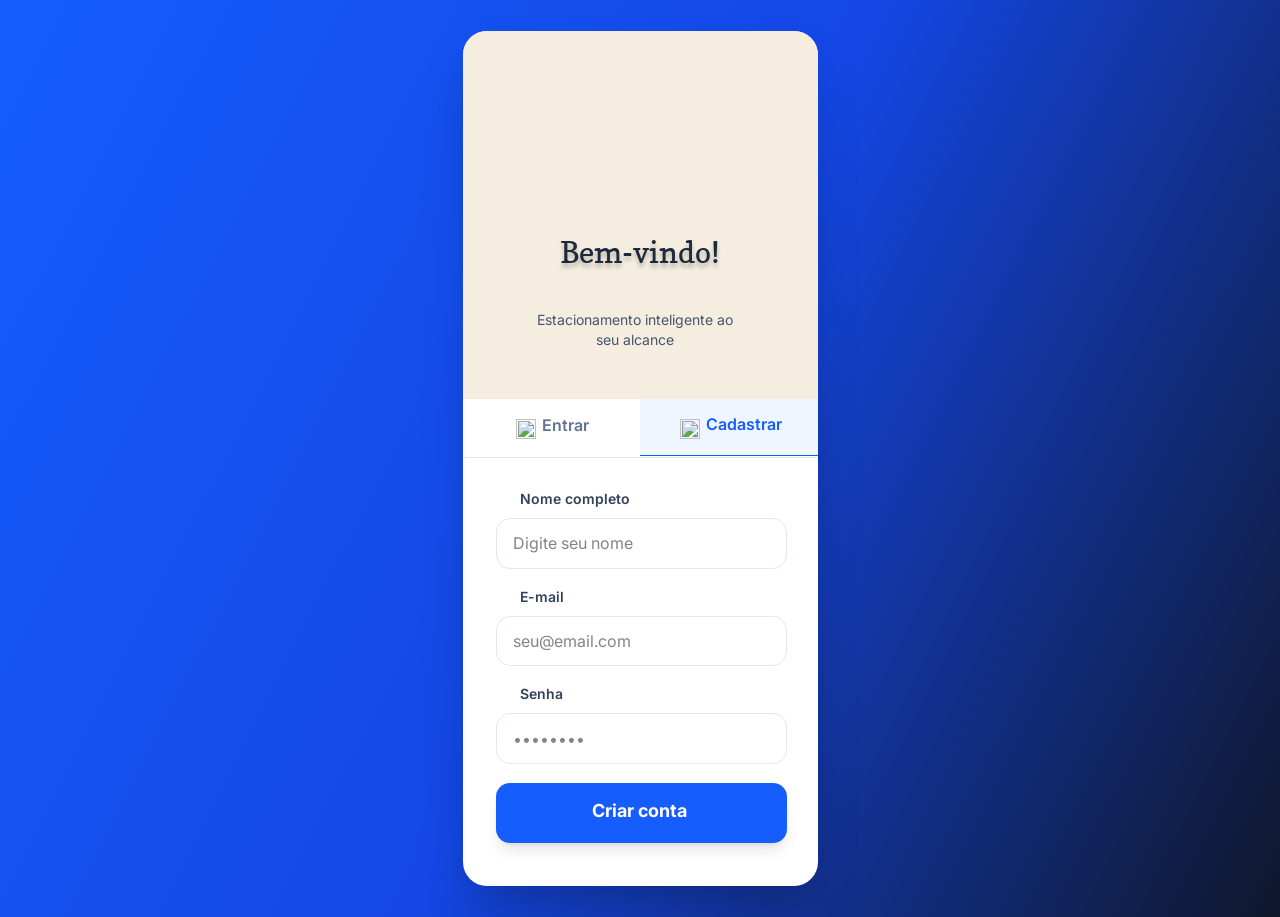
==== cadastro.html @ fd65d79c "atualização jsx" ====
<!DOCTYPE html>
<html lang="pt-BR">
<head>
    <meta name="viewport" content="width=device-width, initial-scale=1"/>
    <meta charset="utf-8" />
    <title>Cadastro - Estacia</title>
    <link rel="stylesheet" href="css/globals.css">
    <link rel="stylesheet" href="css/cadastro.css">
</head>
<body>
    <main class="modelo-de-rascunho" data-model-id="102:1861">
        <section class="container" aria-label="Cadastro de conta">
            
            <header class="container-3">
                <div class="image-estacia" aria-hidden="true"></div>
                <div class="heading">
                    <h1 class="text-wrapper-7">Bem-vindo!</h1>
                </div>
                <div class="paragraph">
                    <p class="p">Estacionamento inteligente ao seu alcance</p>
                </div>
            </header>

            <nav class="div" aria-label="Alternar entre entrar e cadastrar">
                <a href="index.html" class="button" aria-label="Entrar">
                    <img class="icon" src="https://c.animaapp.com/O17CjKvw/img/icon.svg" alt="" aria-hidden="true" />
                    <span class="text-wrapper">Entrar</span>
                </a>
                <button class="button-2" type="button" aria-current="page" aria-label="Cadastrar">
                    <img class="img" src="https://c.animaapp.com/O17CjKvw/img/icon-1.svg" alt="" aria-hidden="true" />
                    <span class="text-wrapper-2">Cadastrar</span>
                </button>
            </nav>

            <form class="form" action="#" method="post">
                
                <div class="container-2">
                    <label class="label" for="nome-completo">
                        <img class="icon-2" src="https://c.animaapp.com/O17CjKvw/img/icon-2.svg" alt="" aria-hidden="true" />
                        <span class="text-wrapper-3">Nome completo</span>
                    </label>
                    <div class="div-wrapper">
                        <input class="text-wrapper-4" id="nome-completo" name="nome-completo" type="text" placeholder="Digite seu nome" autocomplete="name" />
                    </div>
                </div>

                <div class="container-2">
                    <label class="label" for="email">
                        <img class="icon-2" src="https://c.animaapp.com/O17CjKvw/img/icon-3.svg" alt="" aria-hidden="true" />
                        <span class="text-wrapper-3">E-mail</span>
                    </label>
                    <div class="div-wrapper">
                        <input class="text-wrapper-4" id="email" name="email" type="email" placeholder="seu@email.com" autocomplete="email" inputmode="email" />
                    </div>
                </div>

                <div class="container-2">
                    <label class="label" for="senha">
                        <img class="icon-2" src="https://c.animaapp.com/O17CjKvw/img/icon-4.svg" alt="" aria-hidden="true" />
                        <span class="text-wrapper-3">Senha</span>
                    </label>
                    <div class="div-wrapper">
                        <input class="text-wrapper-4" id="senha" name="senha" type="password" placeholder="••••••••" autocomplete="new-password" />
                    </div>
                </div>

                <a href="principal.html" class="button-3">
                    <span class="text-wrapper-5">Criar conta</span>
                </a>

                <div class="paragraph-2">
                    <p class="j-tem-uma-conta">Já tem uma conta?</p>
                    <a href="index.html" class="button-4">
                        <span class="text-wrapper-6">Faça login</span>
                    </a>
                </div>
                
            </form>

        </section>
    </main>
</body>
</html>
---- css/globals.css ----
@import url("https://cdnjs.cloudflare.com/ajax/libs/meyer-reset/2.0/reset.min.css");
@import url("https://fonts.googleapis.com/css?family=Copse:400|Inter:400,700,600");
* {
  -webkit-font-smoothing: antialiased;
  box-sizing: border-box;
}
html,
body {
  margin: 0px;
  height: 100%;
}
/* a blue color as a generic focus style */
button:focus-visible {
  outline: 2px solid #4a90e2 !important;
  outline: -webkit-focus-ring-color auto 5px !important;
}
a {
  text-decoration: none;
}
---- css/cadastro.css ----
.modelo-de-rascunho {
  display: flex;
  height: 917px;
  align-items: center;
  justify-content: center;
  padding: 0px 15.27px 0px 15.99px;
  position: relative;
  background:
    linear-gradient(
      117deg,
      rgba(21, 93, 252, 1) 0%,
      rgba(20, 71, 230, 1) 50%,
      rgba(15, 23, 43, 1) 100%
    ),
    linear-gradient(
      0deg,
      rgba(255, 255, 255, 1) 0%,
      rgba(255, 255, 255, 1) 100%
    );
  width: 100%;
  min-width: 412px;
}

.modelo-de-rascunho .container {
  position: relative;
  width: 355px;
  height: 855px;
  background-color: #ffffff;
  border-radius: 24px;
  overflow: hidden;
  box-shadow: 0px 25px 50px -12px #00000040;
}

.modelo-de-rascunho .div {
  position: absolute;
  top: 368px;
  left: 0;
  width: 355px;
  height: 59px;
  display: flex;
  border-bottom-width: 1.35px;
  border-bottom-style: solid;
  border-color: #e2e8f0;
}

.modelo-de-rascunho .button {
  width: 177.37px;
  height: 57.32px;
  display: flex;
  gap: 6px;
}

.modelo-de-rascunho .icon {
  margin-top: 20.3px;
  margin-left: 52.9px;
  width: 19.99px;
  height: 19.99px;
}

.modelo-de-rascunho .text-wrapper {
  margin-top: 13.7px;
  width: 48px;
  height: 24px;
  font-family: "Inter", Helvetica;
  font-weight: 600;
  color: #62748e;
  font-size: 16px;
  text-align: center;
  letter-spacing: 0;
  line-height: 24px;
  white-space: nowrap;
}

.modelo-de-rascunho .button-2 {
  width: 177.37px;
  height: 57.32px;
  display: flex;
  gap: 5px;
  background-color: #eff6ff;
  border-bottom-width: 1.35px;
  border-bottom-style: solid;
  border-color: #155dfc;
}

.modelo-de-rascunho .img {
  margin-top: 19.6px;
  margin-left: 40.1px;
  width: 19.99px;
  height: 19.99px;
}

.modelo-de-rascunho .text-wrapper-2 {
  margin-top: 13px;
  width: 77px;
  height: 24px;
  font-family: "Inter", Helvetica;
  font-weight: 600;
  color: #155dfc;
  font-size: 16px;
  text-align: center;
  letter-spacing: 0;
  line-height: 24px;
  white-space: nowrap;
}

.modelo-de-rascunho .form {
  display: flex;
  flex-direction: column;
  width: 355px;
  align-items: flex-start;
  gap: 19px;
  padding: 31.99px 31.99px 0px 31.99px;
  position: absolute;
  top: 427px;
  left: 1px;
}

.modelo-de-rascunho .container-2 {
  display: flex;
  flex-direction: column;
  height: 78.64px;
  align-items: flex-start;
  gap: 7.99px;
  position: relative;
  align-self: stretch;
  width: 100%;
}

.modelo-de-rascunho .label {
  position: relative;
  align-self: stretch;
  width: 100%;
  height: 20.01px;
}

.modelo-de-rascunho .icon-2 {
  position: absolute;
  top: 2px;
  left: 0;
  width: 16px;
  height: 16px;
}

.modelo-de-rascunho .text-wrapper-3 {
  position: absolute;
  top: -1px;
  left: 24px;
  font-family: "Inter", Helvetica;
  font-weight: 600;
  color: #314158;
  font-size: 14px;
  letter-spacing: 0;
  line-height: 20px;
  white-space: nowrap;
}

.modelo-de-rascunho .div-wrapper {
  display: flex;
  height: 50.64px;
  align-items: center;
  padding: 12px 16px;
  position: relative;
  align-self: stretch;
  width: 100%;
  border-radius: 14px;
  overflow: hidden;
  border: 1.35px solid;
  border-color: #e2e8f0;
}

.modelo-de-rascunho .text-wrapper-4 {
  position: relative;
  width: fit-content;
  font-family: "Inter", Helvetica;
  font-weight: 400;
  color: #0a0a0a80;
  font-size: 16px;
  letter-spacing: 0;
  line-height: normal;
  white-space: nowrap;
}

.modelo-de-rascunho .button-3 {
  position: relative;
  align-self: stretch;
  width: 100%;
  height: 59.98px;
  background-color: #155dfc;
  border-radius: 14px;
  box-shadow:
    0px 4px 6px -4px #0000001a,
    0px 10px 15px -3px #0000001a;
}

.modelo-de-rascunho .text-wrapper-5 {
  position: absolute;
  top: 14px;
  left: 96px;
  font-family: "Inter", Helvetica;
  font-weight: 700;
  color: #ffffff;
  font-size: 18px;
  text-align: center;
  letter-spacing: 0;
  line-height: 28px;
  white-space: nowrap;
}

.modelo-de-rascunho .button-4 {
  all: unset;
  box-sizing: border-box;
  display: flex;
  width: 73px;
  height: 24px;
  align-items: flex-start;
  position: absolute;
  top: 822px;
  left: 210px;
}

.modelo-de-rascunho .text-wrapper-6 {
  position: relative;
  width: fit-content;
  margin-top: -1px;
  margin-right: -5.98px;
  font-family: "Inter", Helvetica;
  font-weight: 600;
  color: #155dfc;
  font-size: 16px;
  text-align: center;
  letter-spacing: 0;
  line-height: 24px;
  white-space: nowrap;
}

.modelo-de-rascunho .j-tem-uma-conta {
  position: absolute;
  top: 824px;
  left: 52px;
  font-family: "Inter", Helvetica;
  font-weight: 400;
  color: #62748e;
  font-size: 14px;
  text-align: center;
  letter-spacing: 0;
  line-height: 20px;
  white-space: nowrap;
}

.modelo-de-rascunho .container-3 {
  position: absolute;
  top: 0;
  left: 0;
  width: 355px;
  height: 368px;
  background-color: #f5ede0;
  overflow: hidden;
}

.modelo-de-rascunho .image-estacia {
  position: absolute;
  top: 50%;
  left: 50%;
  transform: translate(-50%, -50%);
  width: 260px;
  height: 260px;
  background-image: url(https://c.animaapp.com/O17CjKvw/img/image--estacia--1.png);
  background-size: contain;
  background-repeat: no-repeat;
  background-position: center center;
}

.modelo-de-rascunho .heading {
  position: absolute;
  top: 205px;
  left: 57px;
  width: 250px;
  height: 35px;
  display: flex;
  justify-content: center;
}

.modelo-de-rascunho .text-wrapper-7 {
  margin-top: -2px;
  width: 315px;
  height: 74px;
  margin-left: -9px;
  text-shadow: 0px 4px 4px #00000040;
  font-family: "Copse", Helvetica;
  font-weight: 400;
  color: #1d293d;
  font-size: 30px;
  text-align: center;
  letter-spacing: 0;
  line-height: 36px;
}

.modelo-de-rascunho .paragraph {
  position: absolute;
  top: 280px;
  left: 48px;
  width: 247px;
  height: 40px;
  display: flex;
}

.modelo-de-rascunho .p {
  margin-top: -1px;
  width: 212px;
  height: 40px;
  margin-left: 17.8px;
  font-family: "Inter", Helvetica;
  font-weight: 400;
  color: #45556c;
  font-size: 14px;
  text-align: center;
  letter-spacing: 0;
  line-height: 20px;
}
/* Inject the original CSS code above this comment */

.modelo-de-rascunho .button {
  align-items: flex-start;
  padding: 0;
  position: relative;
  background: transparent;
  border: 0;
  cursor: pointer;
}

.modelo-de-rascunho .button-2 {
  align-items: flex-start;
  padding: 0;
  position: relative;
  cursor: pointer;
  border-top: 0;
  border-left: 0;
  border-right: 0;
}

.modelo-de-rascunho .label {
  display: block;
  cursor: text;
}

.modelo-de-rascunho .div-wrapper {
  padding: 0;
}

.modelo-de-rascunho .text-wrapper-4 {
  width: 100%;
  height: 100%;
  padding: 12px 16px;
  border: 0;
  background: transparent;
  outline: none;
  appearance: none;
  -webkit-appearance: none;
  border-radius: 14px;
  white-space: normal;
}

.modelo-de-rascunho .text-wrapper-4::placeholder {
  color: #0a0a0a80;
  opacity: 1;
}

.modelo-de-rascunho .div-wrapper:focus-within {
  border-color: #155dfc;
  box-shadow: 0 0 0 1px #155dfc;
}

.modelo-de-rascunho .button-3 {
  border: 0;
  cursor: pointer;
}

.modelo-de-rascunho .button-4 {
  cursor: pointer;
  background: transparent;
  border: 0;
  padding: 0;
}

.modelo-de-rascunho .heading .text-wrapper-7,
.modelo-de-rascunho .paragraph .p,
.modelo-de-rascunho .button .text-wrapper,
.modelo-de-rascunho .button-2 .text-wrapper-2,
.modelo-de-rascunho .button-3 .text-wrapper-5,
.modelo-de-rascunho .button-4 .text-wrapper-6,
.modelo-de-rascunho .label .text-wrapper-3 {
  display: block;
}

@media (max-width: 412px) {
  .modelo-de-rascunho {
    min-width: 100%;
    padding-left: 12px;
    padding-right: 12px;
  }

  .modelo-de-rascunho .container {
    width: 100%;
    max-width: 355px;
  }

  .modelo-de-rascunho .div,
  .modelo-de-rascunho .form {
    width: 100%;
  }
}
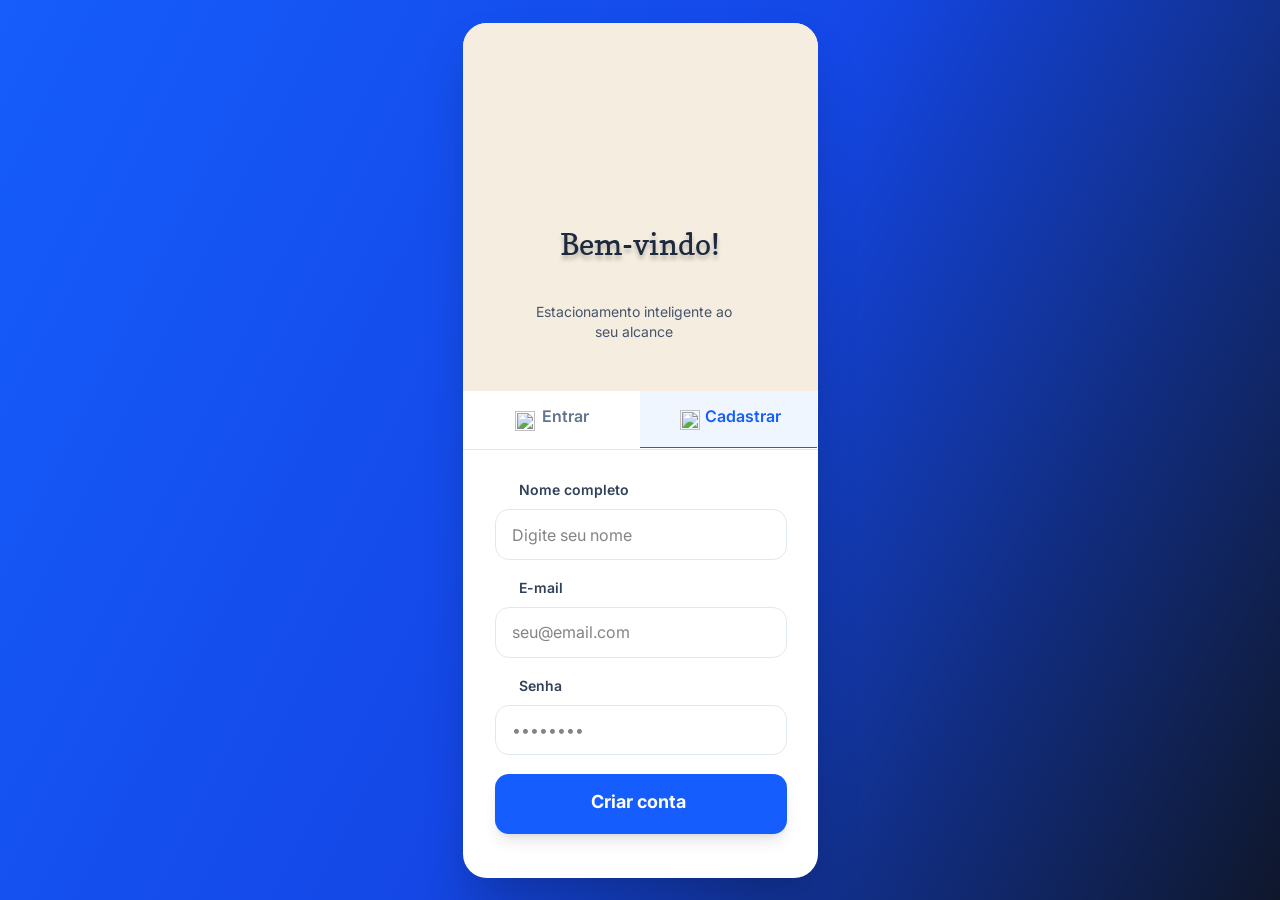
==== commit 795a3016: "revisão geral e correções das cinco primeiras telas" ====
--- a/cadastro.html
+++ b/cadastro.html
@@ -1,7 +1,7 @@
 <!DOCTYPE html>
 <html lang="pt-BR">
 <head>
-    <meta name="viewport" content="width=device-width, initial-scale=1"/>
+    <meta name="viewport" content="width=device-width, initial-scale=1.0, maximum-scale=1.0, user-scalable=no"/>
     <meta charset="utf-8" />
     <title>Cadastro - Estacia</title>
     <link rel="stylesheet" href="css/globals.css">
@@ -80,4 +80,4 @@
         </section>
     </main>
 </body>
-</html>
+</html>
--- a/css/cadastro.css
+++ b/css/cadastro.css
@@ -1,6 +1,7 @@
 .modelo-de-rascunho {
   display: flex;
-  height: 917px;
+  height: 100vh;
+  min-height: 917px;
   align-items: center;
   justify-content: center;
   padding: 0px 15.27px 0px 15.99px;
@@ -18,12 +19,12 @@
       rgba(255, 255, 255, 1) 100%
     );
   width: 100%;
-  min-width: 412px;
 }
 
 .modelo-de-rascunho .container {
   position: relative;
   width: 355px;
+  max-width: 100%;
   height: 855px;
   background-color: #ffffff;
   border-radius: 24px;
@@ -317,7 +318,8 @@
   letter-spacing: 0;
   line-height: 20px;
 }
-/* Inject the original CSS code above this comment */
+
+/* Original adjustments */
 
 .modelo-de-rascunho .button {
   align-items: flex-start;
@@ -392,6 +394,20 @@
   display: block;
 }
 
+/* Adaptabilidade para Mídia Veicular / Orientação Landscape */
+
+@media (max-height: 860px) or (orientation: landscape) {
+  .modelo-de-rascunho {
+    height: auto;
+    min-height: 100vh;
+    padding: 20px 12px;
+  }
+
+  .modelo-de-rascunho .container {
+    margin: auto;
+  }
+}
+
 @media (max-width: 412px) {
   .modelo-de-rascunho {
     min-width: 100%;
@@ -405,7 +421,13 @@
   }
 
   .modelo-de-rascunho .div,
+  .modelo-de-rascunho .container-3,
   .modelo-de-rascunho .form {
     width: 100%;
   }
-}
+
+  .modelo-de-rascunho .button,
+  .modelo-de-rascunho .button-2 {
+    width: 50%;
+  }
+}
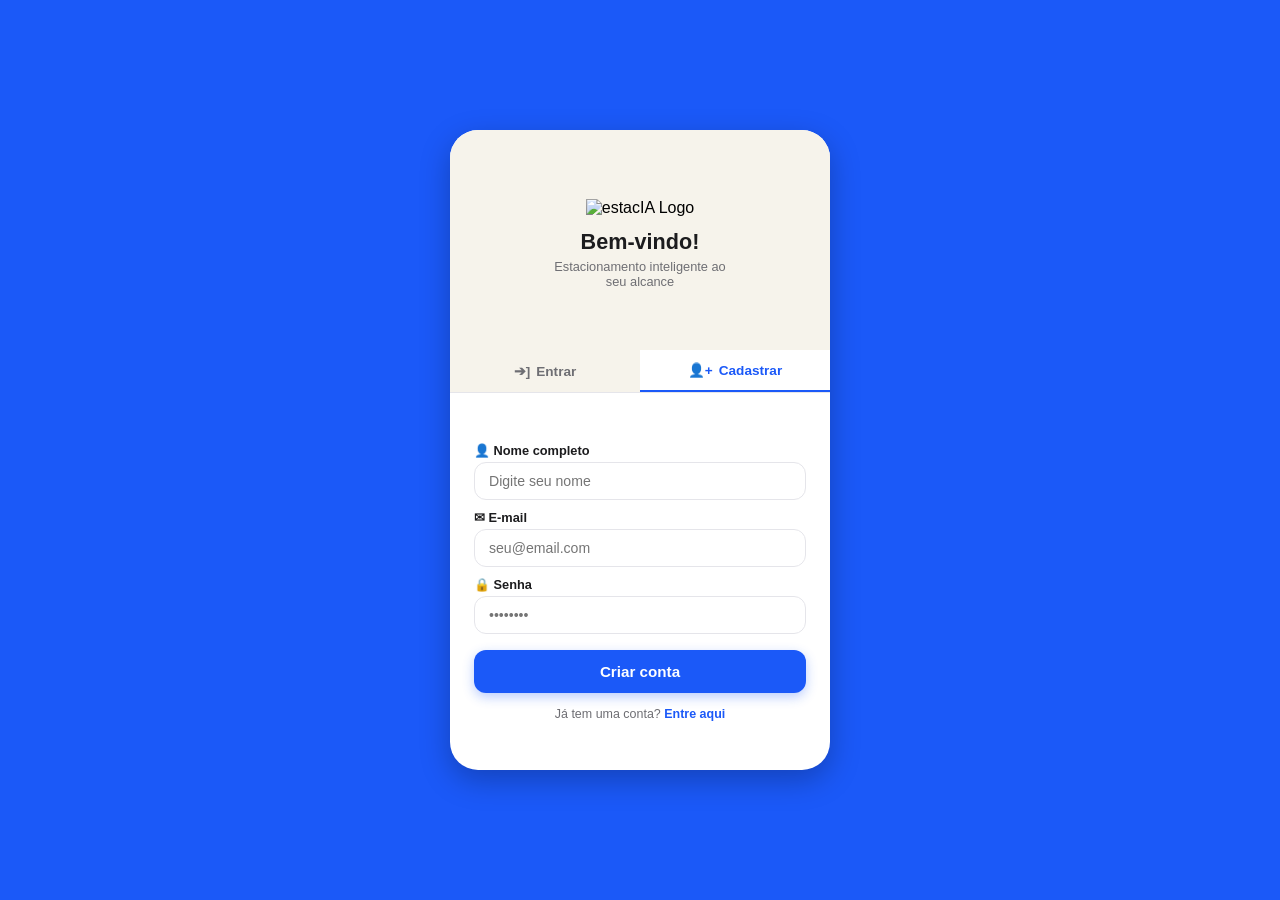
==== commit 706cbc1b: "alteração das dimensões nas telas login e cadastro" ====
--- a/cadastro.html
+++ b/cadastro.html
@@ -1,83 +1,235 @@
 <!DOCTYPE html>
 <html lang="pt-BR">
-<head>
-    <meta name="viewport" content="width=device-width, initial-scale=1.0, maximum-scale=1.0, user-scalable=no"/>
+  <head>
+    <meta name="viewport" content="width=device-width, initial-scale=1.0, maximum-scale=1.0, user-scalable=no" />
     <meta charset="utf-8" />
-    <title>Cadastro - Estacia</title>
-    <link rel="stylesheet" href="css/globals.css">
-    <link rel="stylesheet" href="css/cadastro.css">
-</head>
-<body>
-    <main class="modelo-de-rascunho" data-model-id="102:1861">
-        <section class="container" aria-label="Cadastro de conta">
-            
-            <header class="container-3">
-                <div class="image-estacia" aria-hidden="true"></div>
-                <div class="heading">
-                    <h1 class="text-wrapper-7">Bem-vindo!</h1>
-                </div>
-                <div class="paragraph">
-                    <p class="p">Estacionamento inteligente ao seu alcance</p>
-                </div>
-            </header>
-
-            <nav class="div" aria-label="Alternar entre entrar e cadastrar">
-                <a href="index.html" class="button" aria-label="Entrar">
-                    <img class="icon" src="https://c.animaapp.com/O17CjKvw/img/icon.svg" alt="" aria-hidden="true" />
-                    <span class="text-wrapper">Entrar</span>
-                </a>
-                <button class="button-2" type="button" aria-current="page" aria-label="Cadastrar">
-                    <img class="img" src="https://c.animaapp.com/O17CjKvw/img/icon-1.svg" alt="" aria-hidden="true" />
-                    <span class="text-wrapper-2">Cadastrar</span>
-                </button>
-            </nav>
-
-            <form class="form" action="#" method="post">
-                
-                <div class="container-2">
-                    <label class="label" for="nome-completo">
-                        <img class="icon-2" src="https://c.animaapp.com/O17CjKvw/img/icon-2.svg" alt="" aria-hidden="true" />
-                        <span class="text-wrapper-3">Nome completo</span>
-                    </label>
-                    <div class="div-wrapper">
-                        <input class="text-wrapper-4" id="nome-completo" name="nome-completo" type="text" placeholder="Digite seu nome" autocomplete="name" />
-                    </div>
-                </div>
-
-                <div class="container-2">
-                    <label class="label" for="email">
-                        <img class="icon-2" src="https://c.animaapp.com/O17CjKvw/img/icon-3.svg" alt="" aria-hidden="true" />
-                        <span class="text-wrapper-3">E-mail</span>
-                    </label>
-                    <div class="div-wrapper">
-                        <input class="text-wrapper-4" id="email" name="email" type="email" placeholder="seu@email.com" autocomplete="email" inputmode="email" />
-                    </div>
-                </div>
-
-                <div class="container-2">
-                    <label class="label" for="senha">
-                        <img class="icon-2" src="https://c.animaapp.com/O17CjKvw/img/icon-4.svg" alt="" aria-hidden="true" />
-                        <span class="text-wrapper-3">Senha</span>
-                    </label>
-                    <div class="div-wrapper">
-                        <input class="text-wrapper-4" id="senha" name="senha" type="password" placeholder="••••••••" autocomplete="new-password" />
-                    </div>
-                </div>
-
-                <a href="principal.html" class="button-3">
-                    <span class="text-wrapper-5">Criar conta</span>
-                </a>
-
-                <div class="paragraph-2">
-                    <p class="j-tem-uma-conta">Já tem uma conta?</p>
-                    <a href="index.html" class="button-4">
-                        <span class="text-wrapper-6">Faça login</span>
-                    </a>
-                </div>
-                
-            </form>
-
-        </section>
+    <title>Cadastro - estacIA</title>
+    <style>
+      /* --- RESET E ESTILOS GLOBAIS --- */
+      * {
+        box-sizing: border-box;
+        margin: 0;
+        padding: 0;
+        font-family: -apple-system, BlinkMacSystemFont, "Segoe UI", Roboto, Helvetica, Arial, sans-serif;
+      }
+
+      body {
+        background-color: #1b59f8; /* Fundo Azul */
+        display: flex;
+        justify-content: center;
+        align-items: center;
+        min-height: 100vh;
+        padding: 16px;
+      }
+
+      /* CONTAINER BASE COM TAMANHO FIXO E PADRONIZADO (IGUAL NO CADASTRO E LOGIN) */
+      .card-container {
+        width: 100%;
+        max-width: 380px;
+        height: 640px; /* Altura fixa idêntica para eliminar qualquer diferença de tamanho */
+        background-color: #ffffff;
+        border-radius: 28px;
+        overflow: hidden;
+        box-shadow: 0 10px 30px rgba(0, 0, 0, 0.25);
+        display: flex;
+        flex-direction: column;
+        position: relative;
+      }
+
+      /* SEÇÃO SUPERIOR CREME/HERO IDÊNTICA */
+      .hero-section {
+        background-color: #f6f3eb;
+        padding: 24px 20px 16px 20px;
+        text-align: center;
+        display: flex;
+        flex-direction: column;
+        align-items: center;
+        justify-content: center;
+        height: 220px; /* Mesma altura de topo em ambas as telas */
+      }
+
+      .hero-logo {
+        max-height: 60px;
+        width: auto;
+        object-fit: contain;
+        background-color: transparent;
+        margin-bottom: 12px;
+      }
+
+      .hero-title {
+        font-size: 1.35rem;
+        font-weight: 700;
+        color: #1c1c1e;
+        margin-bottom: 4px;
+      }
+
+      .hero-subtitle {
+        font-size: 0.8rem;
+        color: #6e6e73;
+        line-height: 1.2;
+      }
+
+      /* TABS (ENTRAR / CADASTRAR) */
+      .nav-tabs {
+        display: flex;
+        width: 100%;
+        background-color: #f6f3eb;
+        border-bottom: 1px solid #e5e5ea;
+      }
+
+      .nav-tab {
+        flex: 1;
+        padding: 12px 0;
+        text-align: center;
+        text-decoration: none;
+        font-weight: 600;
+        font-size: 0.85rem;
+        color: #6e6e73;
+        background-color: #f6f3eb;
+        display: flex;
+        align-items: center;
+        justify-content: center;
+        gap: 6px;
+        transition: all 0.2s ease;
+      }
+
+      .nav-tab.active {
+        background-color: #ffffff;
+        color: #1b59f8;
+        border-bottom: 2px solid #1b59f8;
+      }
+
+      /* FORMULÁRIO COM PREENCHIMENTO AJUSTADO E COMPACTO */
+      .form-section {
+        padding: 16px 24px;
+        display: flex;
+        flex-direction: column;
+        gap: 10px; /* Ligeiramente mais compacto para acomodar 3 inputs perfeitamente */
+        flex: 1;
+        justify-content: center;
+      }
+
+      .input-group {
+        display: flex;
+        flex-direction: column;
+        gap: 4px;
+      }
+
+      .input-group label {
+        font-size: 0.8rem;
+        font-weight: 600;
+        color: #1c1c1e;
+        display: flex;
+        align-items: center;
+        gap: 6px;
+      }
+
+      .input-field {
+        width: 100%;
+        padding: 10px 14px;
+        border: 1px solid #e5e5ea;
+        border-radius: 12px;
+        font-size: 0.88rem;
+        outline: none;
+        transition: border-color 0.2s ease;
+      }
+
+      .input-field:focus {
+        border-color: #1b59f8;
+      }
+
+      .btn-primary {
+        width: 100%;
+        background-color: #1b59f8;
+        color: #ffffff;
+        border: none;
+        border-radius: 12px;
+        padding: 13px;
+        font-weight: 700;
+        font-size: 0.95rem;
+        cursor: pointer;
+        text-align: center;
+        text-decoration: none;
+        box-shadow: 0 4px 12px rgba(27, 89, 248, 0.3);
+        margin-top: 6px;
+        transition: transform 0.1s ease, background-color 0.2s ease;
+      }
+
+      .btn-primary:active {
+        transform: scale(0.98);
+      }
+
+      .footer-text {
+        text-align: center;
+        font-size: 0.78rem;
+        color: #6e6e73;
+        margin-top: 4px;
+      }
+
+      .footer-text a {
+        color: #1b59f8;
+        font-weight: 700;
+        text-decoration: none;
+      }
+
+      /* MEDIA QUERIES PARA ADAPTAÇÃO EM LANDSCAPE OU TELAS CURTAS */
+      @media (max-height: 680px) or (orientation: landscape) {
+        body {
+          height: auto;
+          min-height: 100vh;
+          padding: 16px;
+        }
+
+        .card-container {
+          margin: auto;
+        }
+      }
+    </style>
+  </head>
+  <body>
+    <main class="card-container">
+      
+      <!-- Topo Creme (Hero Section) -->
+      <section class="hero-section">
+        <img class="hero-logo" src="https://c.animaapp.com/YpraINo5/img/frame-2085660897.svg" alt="estacIA Logo" />
+        <h1 class="hero-title">Bem-vindo!</h1>
+        <p class="hero-subtitle">Estacionamento inteligente ao<br />seu alcance</p>
+      </section>
+
+      <!-- Navegação por Abas -->
+      <nav class="nav-tabs">
+        <a href="index.html" class="nav-tab">
+          <span>➔]</span> Entrar
+        </a>
+        <a href="cadastro.html" class="nav-tab active">
+          <span>👤+</span> Cadastrar
+        </a>
+      </nav>
+
+      <!-- Form de Cadastro -->
+      <form class="form-section" action="principal.html" method="GET">
+        <div class="input-group">
+          <label for="nome">👤 Nome completo</label>
+          <input type="text" id="nome" class="input-field" placeholder="Digite seu nome" required />
+        </div>
+
+        <div class="input-group">
+          <label for="email">✉ E-mail</label>
+          <input type="email" id="email" class="input-field" placeholder="seu@email.com" required />
+        </div>
+
+        <div class="input-group">
+          <label for="senha">🔒 Senha</label>
+          <input type="password" id="senha" class="input-field" placeholder="••••••••" required />
+        </div>
+
+        <button type="submit" class="btn-primary">Criar conta</button>
+
+        <p class="footer-text">
+          Já tem uma conta? <a href="index.html">Entre aqui</a>
+        </p>
+      </form>
+
     </main>
-</body>
+  </body>
 </html>
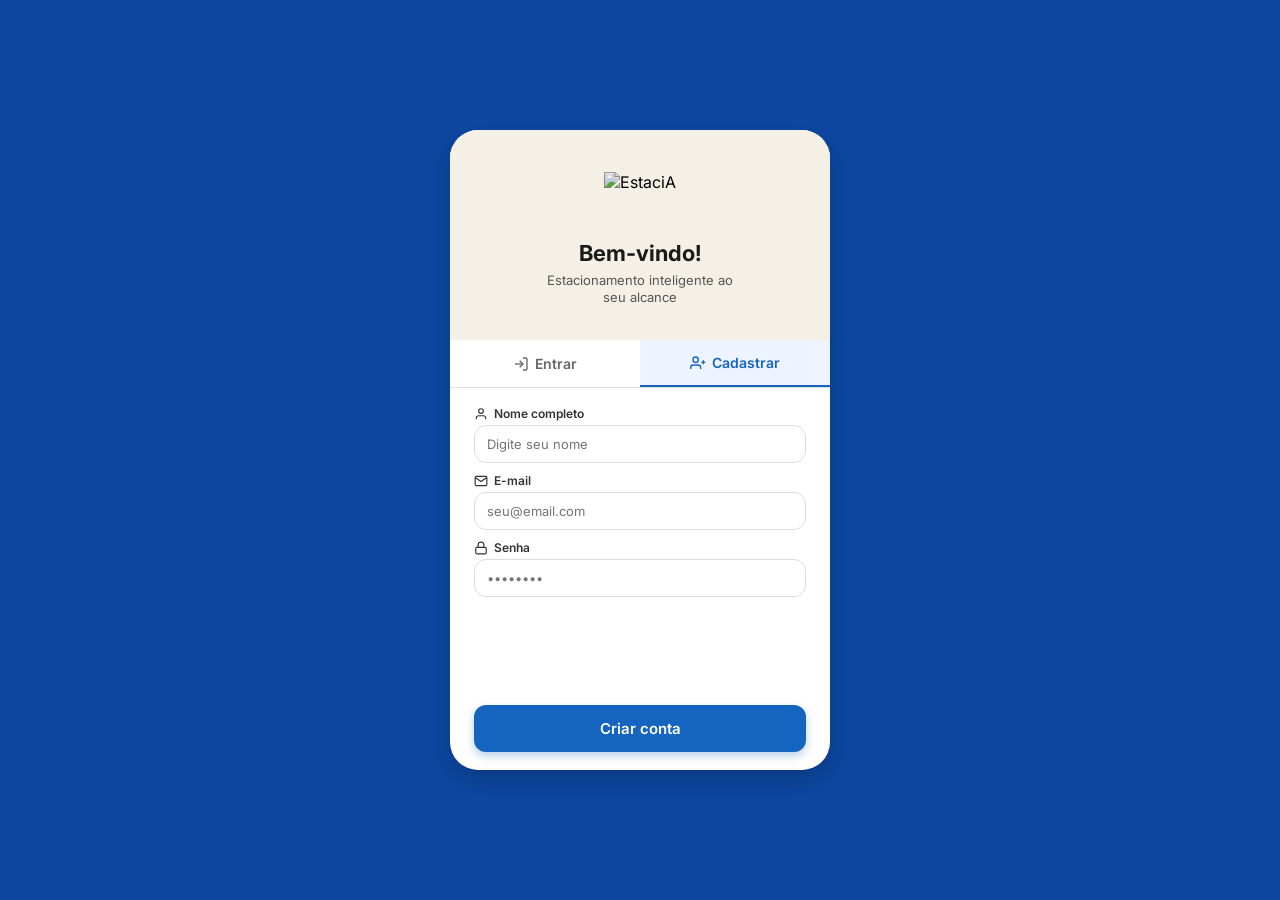
==== commit a82ad564: "alterações dimensão parte 2" ====
--- a/cadastro.html
+++ b/cadastro.html
@@ -1,235 +1,224 @@
 <!DOCTYPE html>
 <html lang="pt-BR">
-  <head>
-    <meta name="viewport" content="width=device-width, initial-scale=1.0, maximum-scale=1.0, user-scalable=no" />
-    <meta charset="utf-8" />
-    <title>Cadastro - estacIA</title>
-    <style>
-      /* --- RESET E ESTILOS GLOBAIS --- */
-      * {
-        box-sizing: border-box;
-        margin: 0;
-        padding: 0;
-        font-family: -apple-system, BlinkMacSystemFont, "Segoe UI", Roboto, Helvetica, Arial, sans-serif;
-      }
-
-      body {
-        background-color: #1b59f8; /* Fundo Azul */
-        display: flex;
-        justify-content: center;
-        align-items: center;
-        min-height: 100vh;
-        padding: 16px;
-      }
-
-      /* CONTAINER BASE COM TAMANHO FIXO E PADRONIZADO (IGUAL NO CADASTRO E LOGIN) */
-      .card-container {
-        width: 100%;
-        max-width: 380px;
-        height: 640px; /* Altura fixa idêntica para eliminar qualquer diferença de tamanho */
-        background-color: #ffffff;
-        border-radius: 28px;
-        overflow: hidden;
-        box-shadow: 0 10px 30px rgba(0, 0, 0, 0.25);
-        display: flex;
-        flex-direction: column;
-        position: relative;
-      }
-
-      /* SEÇÃO SUPERIOR CREME/HERO IDÊNTICA */
-      .hero-section {
-        background-color: #f6f3eb;
-        padding: 24px 20px 16px 20px;
-        text-align: center;
-        display: flex;
-        flex-direction: column;
-        align-items: center;
-        justify-content: center;
-        height: 220px; /* Mesma altura de topo em ambas as telas */
-      }
-
-      .hero-logo {
-        max-height: 60px;
-        width: auto;
-        object-fit: contain;
-        background-color: transparent;
-        margin-bottom: 12px;
-      }
-
-      .hero-title {
-        font-size: 1.35rem;
-        font-weight: 700;
-        color: #1c1c1e;
-        margin-bottom: 4px;
-      }
-
-      .hero-subtitle {
-        font-size: 0.8rem;
-        color: #6e6e73;
-        line-height: 1.2;
-      }
-
-      /* TABS (ENTRAR / CADASTRAR) */
-      .nav-tabs {
-        display: flex;
-        width: 100%;
-        background-color: #f6f3eb;
-        border-bottom: 1px solid #e5e5ea;
-      }
-
-      .nav-tab {
-        flex: 1;
-        padding: 12px 0;
-        text-align: center;
-        text-decoration: none;
-        font-weight: 600;
-        font-size: 0.85rem;
-        color: #6e6e73;
-        background-color: #f6f3eb;
-        display: flex;
-        align-items: center;
-        justify-content: center;
-        gap: 6px;
-        transition: all 0.2s ease;
-      }
-
-      .nav-tab.active {
-        background-color: #ffffff;
-        color: #1b59f8;
-        border-bottom: 2px solid #1b59f8;
-      }
-
-      /* FORMULÁRIO COM PREENCHIMENTO AJUSTADO E COMPACTO */
-      .form-section {
-        padding: 16px 24px;
-        display: flex;
-        flex-direction: column;
-        gap: 10px; /* Ligeiramente mais compacto para acomodar 3 inputs perfeitamente */
-        flex: 1;
-        justify-content: center;
-      }
-
-      .input-group {
-        display: flex;
-        flex-direction: column;
-        gap: 4px;
-      }
-
-      .input-group label {
-        font-size: 0.8rem;
-        font-weight: 600;
-        color: #1c1c1e;
-        display: flex;
-        align-items: center;
-        gap: 6px;
-      }
-
-      .input-field {
-        width: 100%;
-        padding: 10px 14px;
-        border: 1px solid #e5e5ea;
-        border-radius: 12px;
-        font-size: 0.88rem;
-        outline: none;
-        transition: border-color 0.2s ease;
-      }
-
-      .input-field:focus {
-        border-color: #1b59f8;
-      }
-
-      .btn-primary {
-        width: 100%;
-        background-color: #1b59f8;
-        color: #ffffff;
-        border: none;
-        border-radius: 12px;
-        padding: 13px;
-        font-weight: 700;
-        font-size: 0.95rem;
-        cursor: pointer;
-        text-align: center;
-        text-decoration: none;
-        box-shadow: 0 4px 12px rgba(27, 89, 248, 0.3);
-        margin-top: 6px;
-        transition: transform 0.1s ease, background-color 0.2s ease;
-      }
-
-      .btn-primary:active {
-        transform: scale(0.98);
-      }
-
-      .footer-text {
-        text-align: center;
-        font-size: 0.78rem;
-        color: #6e6e73;
-        margin-top: 4px;
-      }
-
-      .footer-text a {
-        color: #1b59f8;
-        font-weight: 700;
-        text-decoration: none;
-      }
-
-      /* MEDIA QUERIES PARA ADAPTAÇÃO EM LANDSCAPE OU TELAS CURTAS */
-      @media (max-height: 680px) or (orientation: landscape) {
-        body {
-          height: auto;
-          min-height: 100vh;
-          padding: 16px;
-        }
-
-        .card-container {
-          margin: auto;
-        }
-      }
-    </style>
-  </head>
-  <body>
-    <main class="card-container">
-      
-      <!-- Topo Creme (Hero Section) -->
-      <section class="hero-section">
-        <img class="hero-logo" src="https://c.animaapp.com/YpraINo5/img/frame-2085660897.svg" alt="estacIA Logo" />
-        <h1 class="hero-title">Bem-vindo!</h1>
-        <p class="hero-subtitle">Estacionamento inteligente ao<br />seu alcance</p>
-      </section>
-
-      <!-- Navegação por Abas -->
-      <nav class="nav-tabs">
-        <a href="index.html" class="nav-tab">
-          <span>➔]</span> Entrar
-        </a>
-        <a href="cadastro.html" class="nav-tab active">
-          <span>👤+</span> Cadastrar
-        </a>
-      </nav>
-
-      <!-- Form de Cadastro -->
-      <form class="form-section" action="principal.html" method="GET">
+<head>
+  <meta charset="UTF-8" />
+  <meta name="viewport" content="width=device-width, initial-scale=1.0" />
+  <title>EstaciA - Cadastrar</title>
+  <link rel="preconnect" href="https://fonts.googleapis.com">
+  <link rel="preconnect" href="https://fonts.gstatic.com" crossorigin>
+  <link href="https://fonts.googleapis.com/css2?family=Inter:wght@400;500;600;700&display=swap" rel="stylesheet">
+  
+  <style>
+    * {
+      box-sizing: border-box;
+      margin: 0;
+      padding: 0;
+      font-family: 'Inter', sans-serif;
+    }
+
+    body {
+      background-color: #0d47a1;
+      display: flex;
+      justify-content: center;
+      align-items: center;
+      min-height: 100vh;
+      padding: 20px;
+    }
+
+    /* Container do Card Principal */
+    .card-container {
+      background-color: #ffffff;
+      width: 100%;
+      max-width: 380px;
+      height: 640px;
+      border-radius: 28px;
+      overflow: hidden;
+      box-shadow: 0 10px 25px rgba(0, 0, 0, 0.2);
+      display: flex;
+      flex-direction: column;
+    }
+
+    /* Topo Bege Padronizado */
+    .hero-section {
+      background-color: #f5f0e6;
+      padding: 24px 20px 16px 20px;
+      text-align: center;
+      display: flex;
+      flex-direction: column;
+      align-items: center;
+      justify-content: center;
+      height: 210px; /* Altura rigorosamente idêntica */
+    }
+
+    /* Logo Ajustada e Harmonizada */
+    .hero-logo {
+      height: 60px !important;
+      width: auto !important;
+      max-width: 200px !important;
+      object-fit: contain !important;
+      mix-blend-mode: multiply !important; /* Remove fundo esbranquiçado da imagem */
+      display: block;
+      margin: 0 auto 8px auto;
+    }
+
+    .hero-title {
+      font-size: 22px;
+      font-weight: 700;
+      color: #1a1a1a;
+      margin-bottom: 6px;
+    }
+
+    .hero-subtitle {
+      font-size: 13px;
+      color: #555555;
+      line-height: 1.3;
+    }
+
+    /* Abas de Navegação */
+    .nav-tabs {
+      display: flex;
+      background-color: #f5f0e6;
+      border-bottom: 1px solid #e0e0e0;
+    }
+
+    .tab-item {
+      flex: 1;
+      padding: 14px 0;
+      text-align: center;
+      text-decoration: none;
+      font-size: 14px;
+      font-weight: 600;
+      display: flex;
+      align-items: center;
+      justify-content: center;
+      gap: 6px;
+      transition: all 0.2s;
+    }
+
+    .tab-item.active {
+      background-color: #eef4ff;
+      color: #1565c0;
+      border-bottom: 2px solid #1565c0;
+    }
+
+    .tab-item.inactive {
+      background-color: #ffffff;
+      color: #666666;
+    }
+
+    /* Área do Formulário Ajustada para 3 Campos */
+    .form-section {
+      padding: 18px 24px;
+      flex: 1;
+      display: flex;
+      flex-direction: column;
+      justify-content: space-between;
+    }
+
+    .form-group-list {
+      display: flex;
+      flex-direction: column;
+      gap: 10px;
+    }
+
+    .input-group {
+      display: flex;
+      flex-direction: column;
+      gap: 4px;
+    }
+
+    .input-label {
+      font-size: 12px;
+      font-weight: 600;
+      color: #333333;
+      display: flex;
+      align-items: center;
+      gap: 6px;
+    }
+
+    .input-field {
+      width: 100%;
+      padding: 10px 12px;
+      border: 1px solid #dcdcdc;
+      border-radius: 12px;
+      font-size: 13px;
+      outline: none;
+      transition: border-color 0.2s;
+    }
+
+    .input-field:focus {
+      border-color: #1565c0;
+    }
+
+    /* Botão */
+    .btn-submit {
+      width: 100%;
+      background-color: #1565c0;
+      color: #ffffff;
+      border: none;
+      padding: 14px;
+      border-radius: 12px;
+      font-size: 15px;
+      font-weight: 600;
+      cursor: pointer;
+      box-shadow: 0 4px 10px rgba(21, 101, 192, 0.3);
+      margin-top: 10px;
+    }
+  </style>
+</head>
+<body>
+
+  <div class="card-container">
+    <!-- Topo Bege -->
+    <div class="hero-section">
+      <img src="logo.png" alt="EstaciA" class="hero-logo" />
+      <h1 class="hero-title">Bem-vindo!</h1>
+      <p class="hero-subtitle">Estacionamento inteligente ao<br>seu alcance</p>
+    </div>
+
+    <!-- Navegação de Abas -->
+    <div class="nav-tabs">
+      <a href="index.html" class="tab-item inactive">
+        <svg width="16" height="16" viewBox="0 0 24 24" fill="none" stroke="currentColor" stroke-width="2"><path d="M15 3h4a2 2 0 0 1 2 2v14a2 2 0 0 1-2 2h-4"/><polyline points="10 17 15 12 10 7"/><line x1="15" y1="12" x2="3" y2="12"/></svg>
+        Entrar
+      </a>
+      <a href="cadastro.html" class="tab-item active">
+        <svg width="16" height="16" viewBox="0 0 24 24" fill="none" stroke="currentColor" stroke-width="2"><path d="M16 21v-2a4 4 0 0 0-4-4H5a4 4 0 0 0-4 4v2"/><circle cx="8.5" cy="7" r="4"/><line x1="20" y1="8" x2="20" y2="14"/><line x1="23" y1="11" x2="17" y2="11"/></svg>
+        Cadastrar
+      </a>
+    </div>
+
+    <!-- Form Cadastro -->
+    <form class="form-section">
+      <div class="form-group-list">
         <div class="input-group">
-          <label for="nome">👤 Nome completo</label>
-          <input type="text" id="nome" class="input-field" placeholder="Digite seu nome" required />
+          <label class="input-label">
+            <svg width="14" height="14" viewBox="0 0 24 24" fill="none" stroke="currentColor" stroke-width="2"><path d="M20 21v-2a4 4 0 0 0-4-4H8a4 4 0 0 0-4 4v2"/><circle cx="12" cy="7" r="4"/></svg>
+            Nome completo
+          </label>
+          <input type="text" class="input-field" placeholder="Digite seu nome" required />
         </div>
 
         <div class="input-group">
-          <label for="email">✉ E-mail</label>
-          <input type="email" id="email" class="input-field" placeholder="seu@email.com" required />
+          <label class="input-label">
+            <svg width="14" height="14" viewBox="0 0 24 24" fill="none" stroke="currentColor" stroke-width="2"><path d="M4 4h16c1.1 0 2 .9 2 2v12c0 1.1-.9 2-2 2H4c-1.1 0-2-.9-2-2V6c0-1.1.9-2 2-2z"/><polyline points="22,6 12,13 2,6"/></svg>
+            E-mail
+          </label>
+          <input type="email" class="input-field" placeholder="seu@email.com" required />
         </div>
 
         <div class="input-group">
-          <label for="senha">🔒 Senha</label>
-          <input type="password" id="senha" class="input-field" placeholder="••••••••" required />
+          <label class="input-label">
+            <svg width="14" height="14" viewBox="0 0 24 24" fill="none" stroke="currentColor" stroke-width="2"><rect x="3" y="11" width="18" height="11" rx="2" ry="2"/><path d="M7 11V7a5 5 0 0 1 10 0v4"/></svg>
+            Senha
+          </label>
+          <input type="password" class="input-field" placeholder="••••••••" required />
         </div>
-
-        <button type="submit" class="btn-primary">Criar conta</button>
-
-        <p class="footer-text">
-          Já tem uma conta? <a href="index.html">Entre aqui</a>
-        </p>
-      </form>
-
-    </main>
-  </body>
+      </div>
+
+      <button type="submit" class="btn-submit">Criar conta</button>
+    </form>
+  </div>
+
+</body>
 </html>
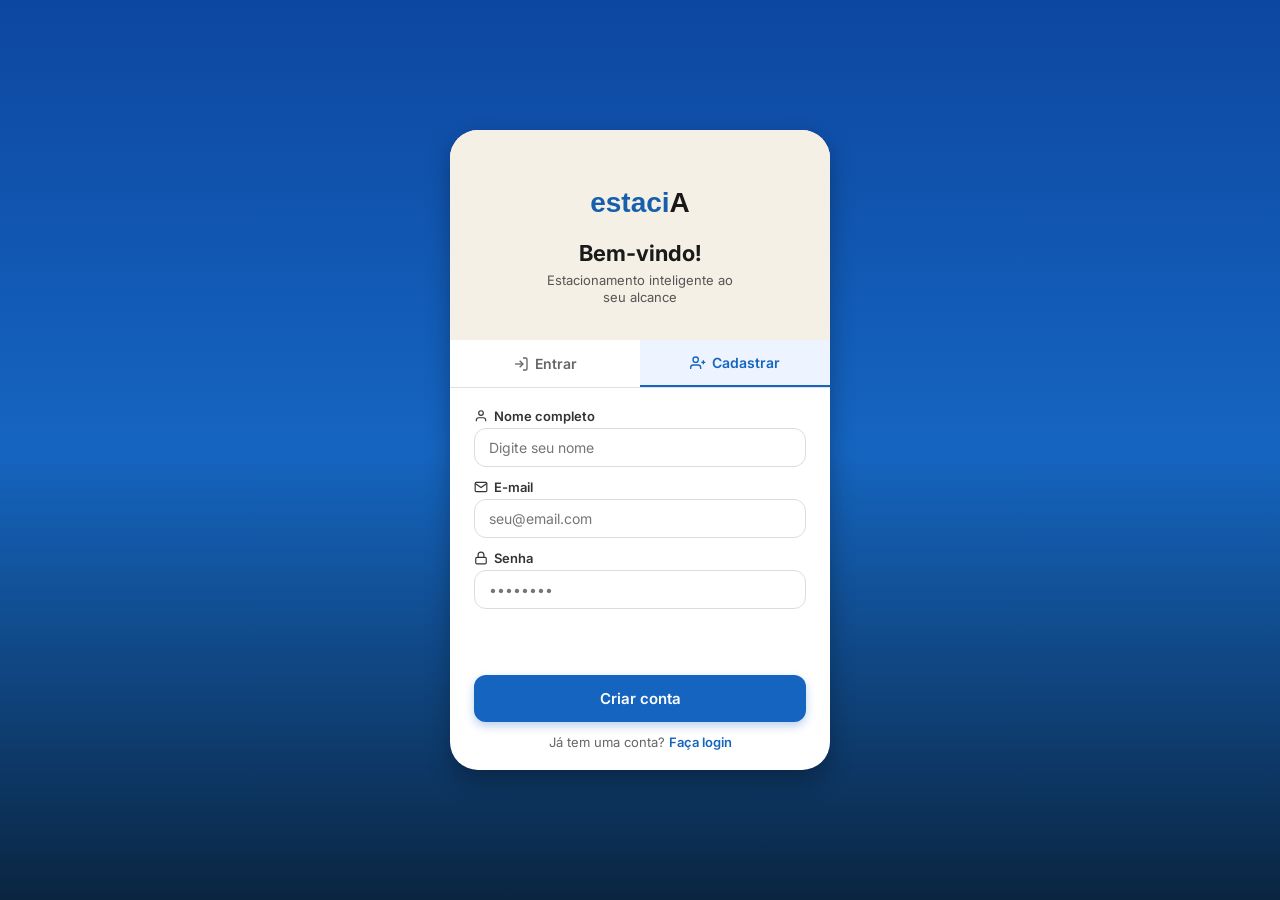
==== commit 1c9e0fbf: "atualizações" ====
--- a/cadastro.html
+++ b/cadastro.html
@@ -17,7 +17,7 @@
     }
 
     body {
-      background-color: #0d47a1;
+      background: linear-gradient(180deg, #0d47a1 0%, #1565c0 50%, #0a2540 100%);
       display: flex;
       justify-content: center;
       align-items: center;
@@ -25,7 +25,6 @@
       padding: 20px;
     }
 
-    /* Container do Card Principal */
     .card-container {
       background-color: #ffffff;
       width: 100%;
@@ -33,12 +32,11 @@
       height: 640px;
       border-radius: 28px;
       overflow: hidden;
-      box-shadow: 0 10px 25px rgba(0, 0, 0, 0.2);
-      display: flex;
-      flex-direction: column;
-    }
-
-    /* Topo Bege Padronizado */
+      box-shadow: 0 10px 25px rgba(0, 0, 0, 0.3);
+      display: flex;
+      flex-direction: column;
+    }
+
     .hero-section {
       background-color: #f5f0e6;
       padding: 24px 20px 16px 20px;
@@ -47,16 +45,15 @@
       flex-direction: column;
       align-items: center;
       justify-content: center;
-      height: 210px; /* Altura rigorosamente idêntica */
-    }
-
-    /* Logo Ajustada e Harmonizada */
+      height: 210px;
+    }
+
     .hero-logo {
       height: 60px !important;
       width: auto !important;
       max-width: 200px !important;
       object-fit: contain !important;
-      mix-blend-mode: multiply !important; /* Remove fundo esbranquiçado da imagem */
+      mix-blend-mode: multiply !important;
       display: block;
       margin: 0 auto 8px auto;
     }
@@ -74,7 +71,6 @@
       line-height: 1.3;
     }
 
-    /* Abas de Navegação */
     .nav-tabs {
       display: flex;
       background-color: #f5f0e6;
@@ -106,9 +102,8 @@
       color: #666666;
     }
 
-    /* Área do Formulário Ajustada para 3 Campos */
     .form-section {
-      padding: 18px 24px;
+      padding: 20px 24px;
       flex: 1;
       display: flex;
       flex-direction: column;
@@ -118,7 +113,7 @@
     .form-group-list {
       display: flex;
       flex-direction: column;
-      gap: 10px;
+      gap: 12px;
     }
 
     .input-group {
@@ -128,7 +123,7 @@
     }
 
     .input-label {
-      font-size: 12px;
+      font-size: 13px;
       font-weight: 600;
       color: #333333;
       display: flex;
@@ -138,10 +133,10 @@
 
     .input-field {
       width: 100%;
-      padding: 10px 12px;
+      padding: 10px 14px;
       border: 1px solid #dcdcdc;
       border-radius: 12px;
-      font-size: 13px;
+      font-size: 14px;
       outline: none;
       transition: border-color 0.2s;
     }
@@ -150,7 +145,6 @@
       border-color: #1565c0;
     }
 
-    /* Botão */
     .btn-submit {
       width: 100%;
       background-color: #1565c0;
@@ -162,21 +156,30 @@
       font-weight: 600;
       cursor: pointer;
       box-shadow: 0 4px 10px rgba(21, 101, 192, 0.3);
-      margin-top: 10px;
+    }
+
+    .footer-text {
+      text-align: center;
+      font-size: 13px;
+      color: #666666;
+    }
+
+    .footer-text a {
+      color: #1565c0;
+      text-decoration: none;
+      font-weight: 600;
     }
   </style>
 </head>
 <body>
 
   <div class="card-container">
-    <!-- Topo Bege -->
     <div class="hero-section">
-      <img src="logo.png" alt="EstaciA" class="hero-logo" />
+      <img src="logo.png" alt="EstaciA" class="hero-logo" onerror="this.onerror=null; this.src='data:image/svg+xml;utf8,<svg xmlns=\'http://www.w3.org/2000/svg\' viewBox=\'0 0 200 60\'><text x=\'50%\' y=\'40\' font-family=\'sans-serif\' font-size=\'28\' font-weight=\'bold\' fill=\'%231565c0\' text-anchor=\'middle\'>estaci<tspan fill=\'%231a1a1a\'>A</tspan></text></svg>';" />
       <h1 class="hero-title">Bem-vindo!</h1>
       <p class="hero-subtitle">Estacionamento inteligente ao<br>seu alcance</p>
     </div>
 
-    <!-- Navegação de Abas -->
     <div class="nav-tabs">
       <a href="index.html" class="tab-item inactive">
         <svg width="16" height="16" viewBox="0 0 24 24" fill="none" stroke="currentColor" stroke-width="2"><path d="M15 3h4a2 2 0 0 1 2 2v14a2 2 0 0 1-2 2h-4"/><polyline points="10 17 15 12 10 7"/><line x1="15" y1="12" x2="3" y2="12"/></svg>
@@ -188,8 +191,7 @@
       </a>
     </div>
 
-    <!-- Form Cadastro -->
-    <form class="form-section">
+    <form class="form-section" onsubmit="event.preventDefault(); window.location.href='principal.html';">
       <div class="form-group-list">
         <div class="input-group">
           <label class="input-label">
@@ -216,7 +218,10 @@
         </div>
       </div>
 
-      <button type="submit" class="btn-submit">Criar conta</button>
+      <div style="display: flex; flex-direction: column; gap: 12px;">
+        <button type="submit" class="btn-submit">Criar conta</button>
+        <p class="footer-text">Já tem uma conta? <a href="index.html">Faça login</a></p>
+      </div>
     </form>
   </div>
 
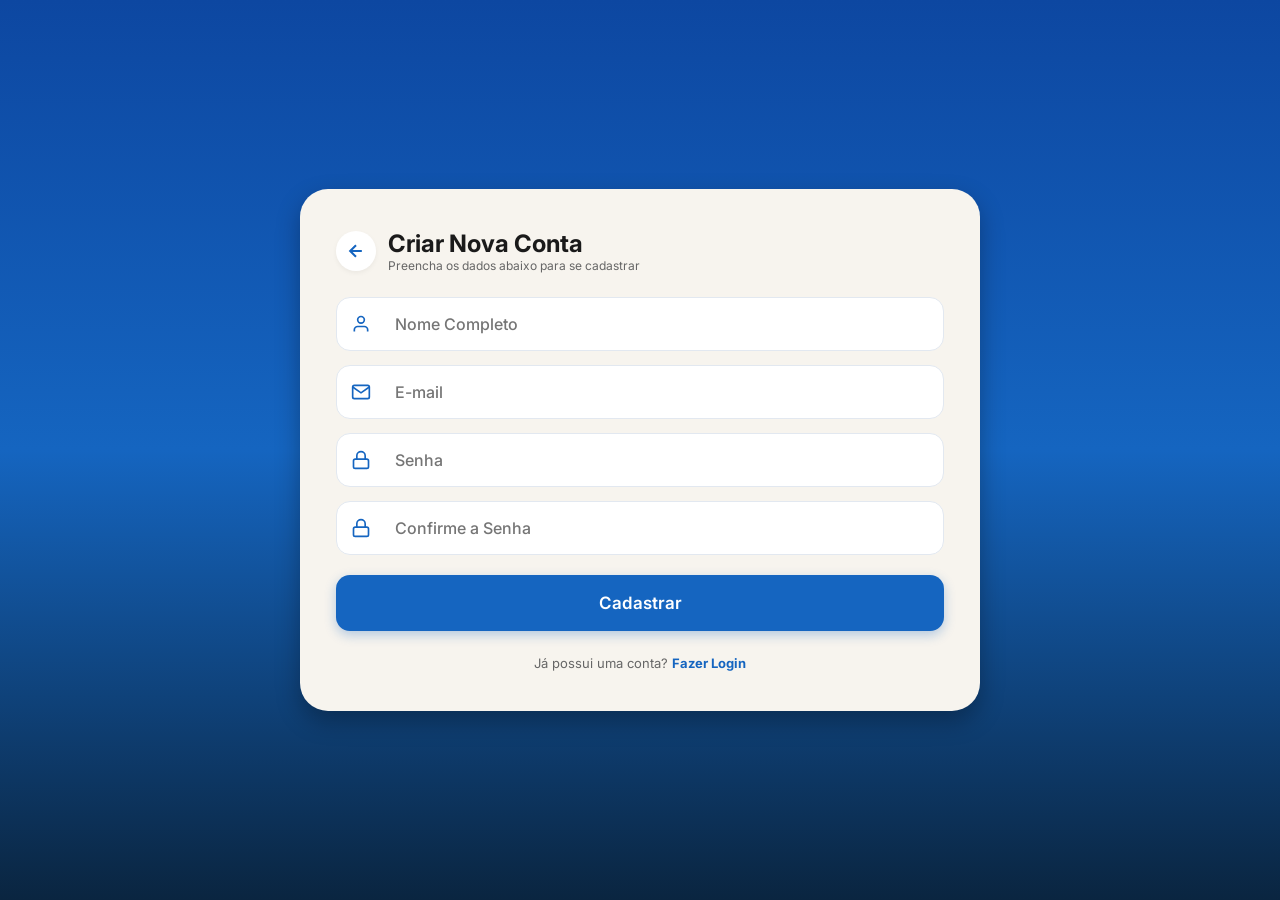
==== commit 2a741ae7: "atualização layout" ====
--- a/cadastro.html
+++ b/cadastro.html
@@ -2,8 +2,8 @@
 <html lang="pt-BR">
 <head>
   <meta charset="UTF-8" />
-  <meta name="viewport" content="width=device-width, initial-scale=1.0" />
-  <title>EstaciA - Cadastrar</title>
+  <meta name="viewport" content="width=device-width, initial-scale=1.0, maximum-scale=1.0, user-scalable=no" />
+  <title>EstaciA - Criar Conta</title>
   <link rel="preconnect" href="https://fonts.googleapis.com">
   <link rel="preconnect" href="https://fonts.gstatic.com" crossorigin>
   <link href="https://fonts.googleapis.com/css2?family=Inter:wght@400;500;600;700&display=swap" rel="stylesheet">
@@ -14,6 +14,7 @@
       margin: 0;
       padding: 0;
       font-family: 'Inter', sans-serif;
+      -webkit-tap-highlight-color: transparent;
     }
 
     body {
@@ -22,140 +23,135 @@
       justify-content: center;
       align-items: center;
       min-height: 100vh;
-      padding: 20px;
+      padding: 16px;
     }
 
     .card-container {
-      background-color: #ffffff;
+      background-color: #f7f4ee;
       width: 100%;
-      max-width: 380px;
-      height: 640px;
+      max-width: 420px;
       border-radius: 28px;
       overflow: hidden;
       box-shadow: 0 10px 25px rgba(0, 0, 0, 0.3);
+      padding: 32px 24px;
       display: flex;
       flex-direction: column;
-    }
-
-    .hero-section {
-      background-color: #f5f0e6;
-      padding: 24px 20px 16px 20px;
-      text-align: center;
-      display: flex;
-      flex-direction: column;
+      gap: 20px;
+      transition: max-width 0.3s ease;
+    }
+
+    /* ADAPTAÇÃO PARA TABLETS E CENTRAIS VEICULARES */
+    @media (min-width: 768px) {
+      .card-container {
+        max-width: 680px;
+        padding: 40px 36px;
+        gap: 24px;
+      }
+
+      .header-title h2 {
+        font-size: 24px !important;
+      }
+
+      .input-field {
+        font-size: 16px !important;
+        padding: 16px 14px !important;
+      }
+
+      .btn-primary {
+        padding: 18px !important;
+        font-size: 17px !important;
+      }
+    }
+
+    .header-bar {
+      display: flex;
+      align-items: center;
+      gap: 12px;
+    }
+
+    .back-btn {
+      width: 40px;
+      height: 40px;
+      border-radius: 50%;
+      background-color: #ffffff;
+      display: flex;
       align-items: center;
       justify-content: center;
-      height: 210px;
-    }
-
-    .hero-logo {
-      height: 60px !important;
-      width: auto !important;
-      max-width: 200px !important;
-      object-fit: contain !important;
-      mix-blend-mode: multiply !important;
-      display: block;
-      margin: 0 auto 8px auto;
-    }
-
-    .hero-title {
-      font-size: 22px;
+      color: #1565c0;
+      text-decoration: none;
+      box-shadow: 0 2px 5px rgba(0,0,0,0.05);
+      flex-shrink: 0;
+    }
+
+    .header-title h2 {
+      font-size: 20px;
       font-weight: 700;
       color: #1a1a1a;
-      margin-bottom: 6px;
-    }
-
-    .hero-subtitle {
-      font-size: 13px;
-      color: #555555;
-      line-height: 1.3;
-    }
-
-    .nav-tabs {
-      display: flex;
-      background-color: #f5f0e6;
-      border-bottom: 1px solid #e0e0e0;
-    }
-
-    .tab-item {
-      flex: 1;
-      padding: 14px 0;
-      text-align: center;
-      text-decoration: none;
-      font-size: 14px;
-      font-weight: 600;
-      display: flex;
-      align-items: center;
-      justify-content: center;
-      gap: 6px;
-      transition: all 0.2s;
-    }
-
-    .tab-item.active {
-      background-color: #eef4ff;
+    }
+
+    .header-title p {
+      font-size: 12px;
+      color: #666666;
+    }
+
+    .form-group {
+      display: flex;
+      flex-direction: column;
+      gap: 14px;
+    }
+
+    .input-wrapper {
+      position: relative;
+      background-color: #ffffff;
+      border: 1px solid #e2e8f0;
+      border-radius: 14px;
+      display: flex;
+      align-items: center;
+      padding: 0 14px;
+      transition: all 0.2s ease;
+    }
+
+    .input-wrapper:focus-within {
+      border-color: #1565c0;
+      box-shadow: 0 0 0 3px rgba(21, 101, 192, 0.12);
+    }
+
+    .input-icon {
       color: #1565c0;
-      border-bottom: 2px solid #1565c0;
-    }
-
-    .tab-item.inactive {
-      background-color: #ffffff;
-      color: #666666;
-    }
-
-    .form-section {
-      padding: 20px 24px;
-      flex: 1;
-      display: flex;
-      flex-direction: column;
-      justify-content: space-between;
-    }
-
-    .form-group-list {
-      display: flex;
-      flex-direction: column;
-      gap: 12px;
-    }
-
-    .input-group {
-      display: flex;
-      flex-direction: column;
-      gap: 4px;
-    }
-
-    .input-label {
-      font-size: 13px;
-      font-weight: 600;
-      color: #333333;
-      display: flex;
-      align-items: center;
-      gap: 6px;
+      display: flex;
+      align-items: center;
+      margin-right: 10px;
+      flex-shrink: 0;
     }
 
     .input-field {
       width: 100%;
-      padding: 10px 14px;
-      border: 1px solid #dcdcdc;
-      border-radius: 12px;
+      border: none;
+      background: transparent;
+      padding: 14px 0;
       font-size: 14px;
+      font-weight: 500;
+      color: #2d3748;
       outline: none;
-      transition: border-color 0.2s;
-    }
-
-    .input-field:focus {
-      border-color: #1565c0;
-    }
-
-    .btn-submit {
+    }
+
+    .btn-primary {
       width: 100%;
       background-color: #1565c0;
       color: #ffffff;
       border: none;
-      padding: 14px;
-      border-radius: 12px;
+      padding: 16px;
+      border-radius: 14px;
       font-size: 15px;
       font-weight: 600;
       cursor: pointer;
-      box-shadow: 0 4px 10px rgba(21, 101, 192, 0.3);
+      display: flex;
+      align-items: center;
+      justify-content: center;
+      gap: 8px;
+      box-shadow: 0 4px 12px rgba(21, 101, 192, 0.3);
+      text-decoration: none;
+      margin-top: 6px;
     }
 
     .footer-text {
@@ -166,63 +162,67 @@
 
     .footer-text a {
       color: #1565c0;
+      font-weight: 700;
       text-decoration: none;
-      font-weight: 600;
     }
   </style>
 </head>
 <body>
 
   <div class="card-container">
-    <div class="hero-section">
-      <img src="logo.png" alt="EstaciA" class="hero-logo" onerror="this.onerror=null; this.src='data:image/svg+xml;utf8,<svg xmlns=\'http://www.w3.org/2000/svg\' viewBox=\'0 0 200 60\'><text x=\'50%\' y=\'40\' font-family=\'sans-serif\' font-size=\'28\' font-weight=\'bold\' fill=\'%231565c0\' text-anchor=\'middle\'>estaci<tspan fill=\'%231a1a1a\'>A</tspan></text></svg>';" />
-      <h1 class="hero-title">Bem-vindo!</h1>
-      <p class="hero-subtitle">Estacionamento inteligente ao<br>seu alcance</p>
+    
+    <!-- CABEÇALHO -->
+    <div class="header-bar">
+      <a href="index.html" class="back-btn" title="Voltar">
+        <svg width="20" height="20" viewBox="0 0 24 24" fill="none" stroke="currentColor" stroke-width="2.5"><line x1="19" y1="12" x2="5" y2="12"/><polyline points="12 19 5 12 12 5"/></svg>
+      </a>
+      <div class="header-title">
+        <h2>Criar Nova Conta</h2>
+        <p>Preencha os dados abaixo para se cadastrar</p>
+      </div>
     </div>
 
-    <div class="nav-tabs">
-      <a href="index.html" class="tab-item inactive">
-        <svg width="16" height="16" viewBox="0 0 24 24" fill="none" stroke="currentColor" stroke-width="2"><path d="M15 3h4a2 2 0 0 1 2 2v14a2 2 0 0 1-2 2h-4"/><polyline points="10 17 15 12 10 7"/><line x1="15" y1="12" x2="3" y2="12"/></svg>
-        Entrar
-      </a>
-      <a href="cadastro.html" class="tab-item active">
-        <svg width="16" height="16" viewBox="0 0 24 24" fill="none" stroke="currentColor" stroke-width="2"><path d="M16 21v-2a4 4 0 0 0-4-4H5a4 4 0 0 0-4 4v2"/><circle cx="8.5" cy="7" r="4"/><line x1="20" y1="8" x2="20" y2="14"/><line x1="23" y1="11" x2="17" y2="11"/></svg>
+    <!-- FORMULÁRIO DE CADASTRO -->
+    <form class="form-group" onsubmit="event.preventDefault(); alert('Conta criada com sucesso!'); window.location.href='index.html';">
+      
+      <div class="input-wrapper">
+        <div class="input-icon">
+          <svg width="20" height="20" viewBox="0 0 24 24" fill="none" stroke="currentColor" stroke-width="2"><path d="M20 21v-2a4 4 0 0 0-4-4H8a4 4 0 0 0-4 4v2"/><circle cx="12" cy="7" r="4"/></svg>
+        </div>
+        <input type="text" class="input-field" placeholder="Nome Completo" required />
+      </div>
+
+      <div class="input-wrapper">
+        <div class="input-icon">
+          <svg width="20" height="20" viewBox="0 0 24 24" fill="none" stroke="currentColor" stroke-width="2"><path d="M4 4h16c1.1 0 2 .9 2 2v12c0 1.1-.9 2-2 2H4c-1.1 0-2-.9-2-2V6c0-1.1.9-2 2-2z"/><polyline points="22,6 12,13 2,6"/></svg>
+        </div>
+        <input type="email" class="input-field" placeholder="E-mail" required />
+      </div>
+
+      <div class="input-wrapper">
+        <div class="input-icon">
+          <svg width="20" height="20" viewBox="0 0 24 24" fill="none" stroke="currentColor" stroke-width="2"><rect x="3" y="11" width="18" height="11" rx="2" ry="2"/><path d="M7 11V7a5 5 0 0 1 10 0v4"/></svg>
+        </div>
+        <input type="password" class="input-field" placeholder="Senha" required />
+      </div>
+
+      <div class="input-wrapper">
+        <div class="input-icon">
+          <svg width="20" height="20" viewBox="0 0 24 24" fill="none" stroke="currentColor" stroke-width="2"><rect x="3" y="11" width="18" height="11" rx="2" ry="2"/><path d="M7 11V7a5 5 0 0 1 10 0v4"/></svg>
+        </div>
+        <input type="password" class="input-field" placeholder="Confirme a Senha" required />
+      </div>
+
+      <button type="submit" class="btn-primary">
         Cadastrar
-      </a>
+      </button>
+
+    </form>
+
+    <div class="footer-text">
+      Já possui uma conta? <a href="index.html">Fazer Login</a>
     </div>
 
-    <form class="form-section" onsubmit="event.preventDefault(); window.location.href='principal.html';">
-      <div class="form-group-list">
-        <div class="input-group">
-          <label class="input-label">
-            <svg width="14" height="14" viewBox="0 0 24 24" fill="none" stroke="currentColor" stroke-width="2"><path d="M20 21v-2a4 4 0 0 0-4-4H8a4 4 0 0 0-4 4v2"/><circle cx="12" cy="7" r="4"/></svg>
-            Nome completo
-          </label>
-          <input type="text" class="input-field" placeholder="Digite seu nome" required />
-        </div>
-
-        <div class="input-group">
-          <label class="input-label">
-            <svg width="14" height="14" viewBox="0 0 24 24" fill="none" stroke="currentColor" stroke-width="2"><path d="M4 4h16c1.1 0 2 .9 2 2v12c0 1.1-.9 2-2 2H4c-1.1 0-2-.9-2-2V6c0-1.1.9-2 2-2z"/><polyline points="22,6 12,13 2,6"/></svg>
-            E-mail
-          </label>
-          <input type="email" class="input-field" placeholder="seu@email.com" required />
-        </div>
-
-        <div class="input-group">
-          <label class="input-label">
-            <svg width="14" height="14" viewBox="0 0 24 24" fill="none" stroke="currentColor" stroke-width="2"><rect x="3" y="11" width="18" height="11" rx="2" ry="2"/><path d="M7 11V7a5 5 0 0 1 10 0v4"/></svg>
-            Senha
-          </label>
-          <input type="password" class="input-field" placeholder="••••••••" required />
-        </div>
-      </div>
-
-      <div style="display: flex; flex-direction: column; gap: 12px;">
-        <button type="submit" class="btn-submit">Criar conta</button>
-        <p class="footer-text">Já tem uma conta? <a href="index.html">Faça login</a></p>
-      </div>
-    </form>
   </div>
 
 </body>
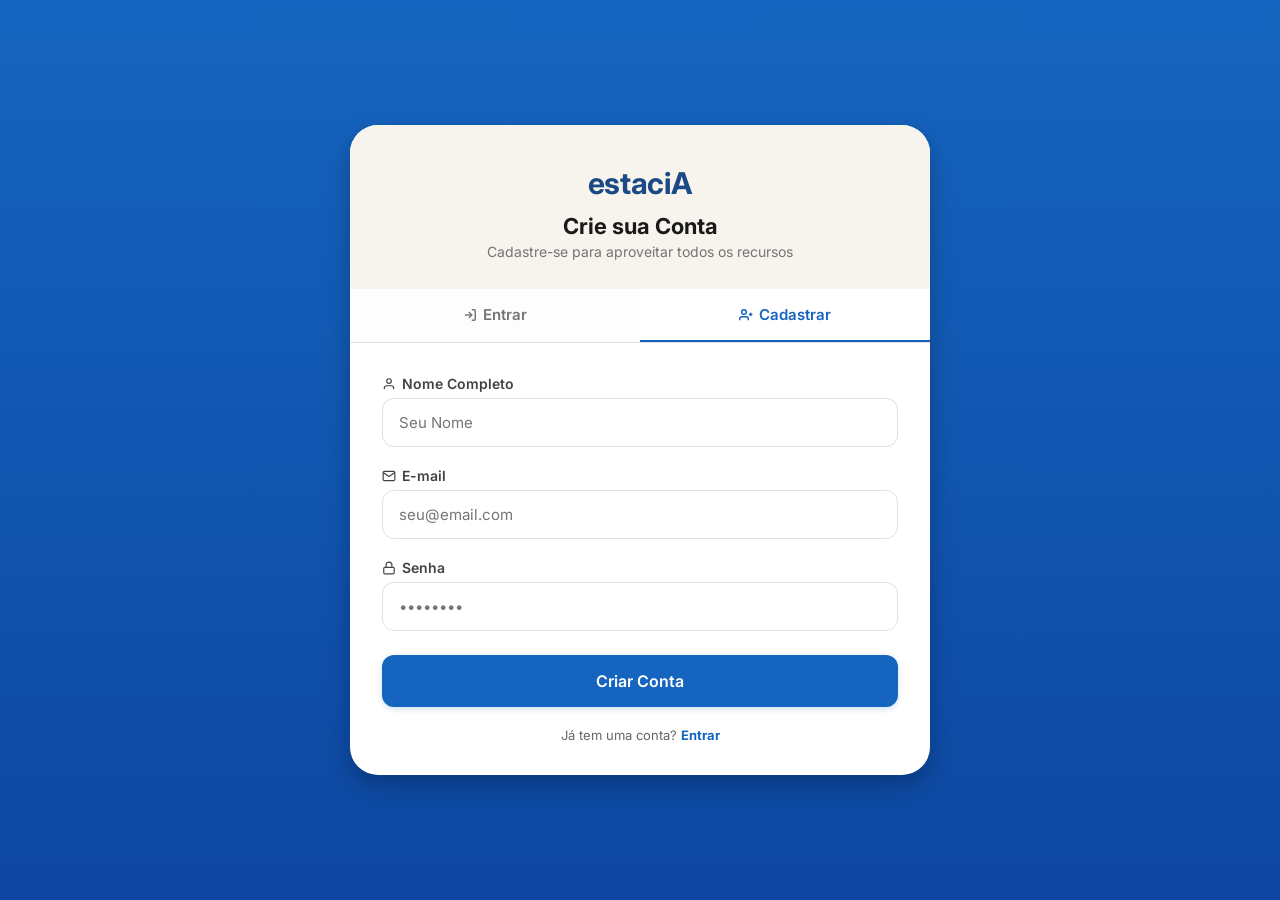
==== commit 02ba3766: "atualização" ====
--- a/cadastro.html
+++ b/cadastro.html
@@ -3,7 +3,7 @@
 <head>
   <meta charset="UTF-8" />
   <meta name="viewport" content="width=device-width, initial-scale=1.0, maximum-scale=1.0, user-scalable=no" />
-  <title>EstaciA - Criar Conta</title>
+  <title>estaciA - Cadastrar</title>
   <link rel="preconnect" href="https://fonts.googleapis.com">
   <link rel="preconnect" href="https://fonts.gstatic.com" crossorigin>
   <link href="https://fonts.googleapis.com/css2?family=Inter:wght@400;500;600;700&display=swap" rel="stylesheet">
@@ -18,7 +18,7 @@
     }
 
     body {
-      background: linear-gradient(180deg, #0d47a1 0%, #1565c0 50%, #0a2540 100%);
+      background: linear-gradient(180deg, #1565c0 0%, #0d47a1 100%);
       display: flex;
       justify-content: center;
       align-items: center;
@@ -27,136 +27,172 @@
     }
 
     .card-container {
-      background-color: #f7f4ee;
+      background-color: #ffffff;
       width: 100%;
-      max-width: 420px;
-      border-radius: 28px;
+      max-width: 360px;
+      border-radius: 24px;
       overflow: hidden;
-      box-shadow: 0 10px 25px rgba(0, 0, 0, 0.3);
-      padding: 32px 24px;
+      box-shadow: 0 10px 25px rgba(0, 0, 0, 0.25);
       display: flex;
       flex-direction: column;
-      gap: 20px;
-      transition: max-width 0.3s ease;
-    }
-
-    /* ADAPTAÇÃO PARA TABLETS E CENTRAIS VEICULARES */
+      transition: all 0.3s ease;
+    }
+
     @media (min-width: 768px) {
       .card-container {
-        max-width: 680px;
-        padding: 40px 36px;
-        gap: 24px;
-      }
-
-      .header-title h2 {
-        font-size: 24px !important;
-      }
-
-      .input-field {
+        max-width: 580px;
+        border-radius: 28px;
+      }
+      .header-bege {
+        padding: 40px 32px 28px 32px !important;
+      }
+      .brand-logo {
+        font-size: 30px !important;
+      }
+      .header-title {
+        font-size: 22px !important;
+      }
+      .header-subtitle {
+        font-size: 14px !important;
+        max-width: 100% !important;
+      }
+      .tab-btn {
+        padding: 16px 0 !important;
+        font-size: 15px !important;
+      }
+      .form-body {
+        padding: 32px !important;
+        gap: 20px !important;
+      }
+      .input-label {
+        font-size: 14px !important;
+      }
+      .input-box {
+        padding: 14px 16px !important;
+        font-size: 15px !important;
+        border-radius: 12px !important;
+      }
+      .btn-submit {
+        padding: 16px !important;
         font-size: 16px !important;
-        padding: 16px 14px !important;
-      }
-
-      .btn-primary {
-        padding: 18px !important;
-        font-size: 17px !important;
-      }
-    }
-
-    .header-bar {
-      display: flex;
-      align-items: center;
-      gap: 12px;
-    }
-
-    .back-btn {
-      width: 40px;
-      height: 40px;
-      border-radius: 50%;
+        border-radius: 12px !important;
+      }
+      .footer-text {
+        font-size: 13px !important;
+      }
+    }
+
+    .header-bege {
+      background-color: #f7f3ed;
+      padding: 32px 24px 20px 24px;
+      text-align: center;
+    }
+
+    .brand-logo {
+      font-size: 22px;
+      font-weight: 700;
+      color: #1b4985;
+      margin-bottom: 12px;
+      letter-spacing: -0.3px;
+    }
+
+    .header-title {
+      font-size: 18px;
+      font-weight: 700;
+      color: #1a1a1a;
+      margin-bottom: 4px;
+    }
+
+    .header-subtitle {
+      font-size: 11px;
+      color: #757575;
+      line-height: 1.3;
+      max-width: 200px;
+      margin: 0 auto;
+    }
+
+    .tabs {
+      display: flex;
+      border-bottom: 1px solid #e0e0e0;
       background-color: #ffffff;
+    }
+
+    .tab-btn {
+      flex: 1;
+      padding: 12px 0;
+      text-align: center;
+      font-size: 13px;
+      font-weight: 600;
+      color: #757575;
+      text-decoration: none;
       display: flex;
       align-items: center;
       justify-content: center;
+      gap: 6px;
+      background: #fdfdfd;
+      border-bottom: 2px solid transparent;
+    }
+
+    .tab-btn.active {
       color: #1565c0;
-      text-decoration: none;
-      box-shadow: 0 2px 5px rgba(0,0,0,0.05);
-      flex-shrink: 0;
-    }
-
-    .header-title h2 {
-      font-size: 20px;
-      font-weight: 700;
-      color: #1a1a1a;
-    }
-
-    .header-title p {
+      background: #ffffff;
+      border-bottom: 2px solid #1565c0;
+    }
+
+    .form-body {
+      padding: 20px 24px 24px 24px;
+      display: flex;
+      flex-direction: column;
+      gap: 16px;
+    }
+
+    .input-group {
+      display: flex;
+      flex-direction: column;
+      gap: 6px;
+    }
+
+    .input-label {
       font-size: 12px;
-      color: #666666;
-    }
-
-    .form-group {
-      display: flex;
-      flex-direction: column;
-      gap: 14px;
-    }
-
-    .input-wrapper {
-      position: relative;
+      font-weight: 600;
+      color: #424242;
+      display: flex;
+      align-items: center;
+      gap: 6px;
+    }
+
+    .input-box {
+      width: 100%;
+      border: 1px solid #e0e0e0;
+      border-radius: 10px;
+      padding: 10px 12px;
+      font-size: 13px;
+      color: #333333;
+      outline: none;
       background-color: #ffffff;
-      border: 1px solid #e2e8f0;
-      border-radius: 14px;
-      display: flex;
-      align-items: center;
-      padding: 0 14px;
-      transition: all 0.2s ease;
-    }
-
-    .input-wrapper:focus-within {
+    }
+
+    .input-box:focus {
       border-color: #1565c0;
-      box-shadow: 0 0 0 3px rgba(21, 101, 192, 0.12);
-    }
-
-    .input-icon {
-      color: #1565c0;
-      display: flex;
-      align-items: center;
-      margin-right: 10px;
-      flex-shrink: 0;
-    }
-
-    .input-field {
-      width: 100%;
-      border: none;
-      background: transparent;
-      padding: 14px 0;
-      font-size: 14px;
-      font-weight: 500;
-      color: #2d3748;
-      outline: none;
-    }
-
-    .btn-primary {
+    }
+
+    .btn-submit {
       width: 100%;
       background-color: #1565c0;
       color: #ffffff;
       border: none;
-      padding: 16px;
-      border-radius: 14px;
-      font-size: 15px;
+      padding: 12px;
+      border-radius: 10px;
+      font-size: 13px;
       font-weight: 600;
       cursor: pointer;
-      display: flex;
-      align-items: center;
-      justify-content: center;
-      gap: 8px;
-      box-shadow: 0 4px 12px rgba(21, 101, 192, 0.3);
-      text-decoration: none;
-      margin-top: 6px;
+      margin-top: 4px;
+      box-shadow: 0 2px 6px rgba(21, 101, 192, 0.2);
     }
 
     .footer-text {
       text-align: center;
-      font-size: 13px;
+      font-size: 11px;
       color: #666666;
     }
 
@@ -171,57 +207,56 @@
 
   <div class="card-container">
     
-    <!-- CABEÇALHO -->
-    <div class="header-bar">
-      <a href="index.html" class="back-btn" title="Voltar">
-        <svg width="20" height="20" viewBox="0 0 24 24" fill="none" stroke="currentColor" stroke-width="2.5"><line x1="19" y1="12" x2="5" y2="12"/><polyline points="12 19 5 12 12 5"/></svg>
+    <div class="header-bege">
+      <div class="brand-logo">estaci<strong>A</strong></div>
+      <h2 class="header-title">Crie sua Conta</h2>
+      <p class="header-subtitle">Cadastre-se para aproveitar todos os recursos</p>
+    </div>
+
+    <div class="tabs">
+      <a href="index.html" class="tab-btn">
+        <svg width="14" height="14" viewBox="0 0 24 24" fill="none" stroke="currentColor" stroke-width="2.5"><path d="M15 3h4a2 2 0 0 1 2 2v14a2 2 0 0 1-2 2h-4"/><polyline points="10 17 15 12 10 7"/><line x1="15" y1="12" x2="3" y2="12"/></svg>
+        Entrar
       </a>
-      <div class="header-title">
-        <h2>Criar Nova Conta</h2>
-        <p>Preencha os dados abaixo para se cadastrar</p>
-      </div>
+      <a href="cadastro.html" class="tab-btn active">
+        <svg width="14" height="14" viewBox="0 0 24 24" fill="none" stroke="currentColor" stroke-width="2.5"><path d="M16 21v-2a4 4 0 0 0-4-4H5a4 4 0 0 0-4 4v2"/><circle cx="8.5" cy="7" r="4"/><line x1="20" y1="8" x2="20" y2="14"/><line x1="23" y1="11" x2="17" y2="11"/></svg>
+        Cadastrar
+      </a>
     </div>
 
-    <!-- FORMULÁRIO DE CADASTRO -->
-    <form class="form-group" onsubmit="event.preventDefault(); alert('Conta criada com sucesso!'); window.location.href='index.html';">
+    <form class="form-body" onsubmit="event.preventDefault(); alert('Conta criada com sucesso!'); window.location.href='index.html';">
       
-      <div class="input-wrapper">
-        <div class="input-icon">
-          <svg width="20" height="20" viewBox="0 0 24 24" fill="none" stroke="currentColor" stroke-width="2"><path d="M20 21v-2a4 4 0 0 0-4-4H8a4 4 0 0 0-4 4v2"/><circle cx="12" cy="7" r="4"/></svg>
-        </div>
-        <input type="text" class="input-field" placeholder="Nome Completo" required />
-      </div>
-
-      <div class="input-wrapper">
-        <div class="input-icon">
-          <svg width="20" height="20" viewBox="0 0 24 24" fill="none" stroke="currentColor" stroke-width="2"><path d="M4 4h16c1.1 0 2 .9 2 2v12c0 1.1-.9 2-2 2H4c-1.1 0-2-.9-2-2V6c0-1.1.9-2 2-2z"/><polyline points="22,6 12,13 2,6"/></svg>
-        </div>
-        <input type="email" class="input-field" placeholder="E-mail" required />
-      </div>
-
-      <div class="input-wrapper">
-        <div class="input-icon">
-          <svg width="20" height="20" viewBox="0 0 24 24" fill="none" stroke="currentColor" stroke-width="2"><rect x="3" y="11" width="18" height="11" rx="2" ry="2"/><path d="M7 11V7a5 5 0 0 1 10 0v4"/></svg>
-        </div>
-        <input type="password" class="input-field" placeholder="Senha" required />
-      </div>
-
-      <div class="input-wrapper">
-        <div class="input-icon">
-          <svg width="20" height="20" viewBox="0 0 24 24" fill="none" stroke="currentColor" stroke-width="2"><rect x="3" y="11" width="18" height="11" rx="2" ry="2"/><path d="M7 11V7a5 5 0 0 1 10 0v4"/></svg>
-        </div>
-        <input type="password" class="input-field" placeholder="Confirme a Senha" required />
-      </div>
-
-      <button type="submit" class="btn-primary">
-        Cadastrar
-      </button>
+      <div class="input-group">
+        <label class="input-label">
+          <svg width="14" height="14" viewBox="0 0 24 24" fill="none" stroke="currentColor" stroke-width="2"><path d="M20 21v-2a4 4 0 0 0-4-4H8a4 4 0 0 0-4 4v2"/><circle cx="12" cy="7" r="4"/></svg>
+          Nome Completo
+        </label>
+        <input type="text" class="input-box" placeholder="Seu Nome" required />
+      </div>
+
+      <div class="input-group">
+        <label class="input-label">
+          <svg width="14" height="14" viewBox="0 0 24 24" fill="none" stroke="currentColor" stroke-width="2"><path d="M4 4h16c1.1 0 2 .9 2 2v12c0 1.1-.9 2-2 2H4c-1.1 0-2-.9-2-2V6c0-1.1.9-2 2-2z"/><polyline points="22,6 12,13 2,6"/></svg>
+          E-mail
+        </label>
+        <input type="email" class="input-box" placeholder="seu@email.com" required />
+      </div>
+
+      <div class="input-group">
+        <label class="input-label">
+          <svg width="14" height="14" viewBox="0 0 24 24" fill="none" stroke="currentColor" stroke-width="2"><rect x="3" y="11" width="18" height="11" rx="2" ry="2"/><path d="M7 11V7a5 5 0 0 1 10 0v4"/></svg>
+          Senha
+        </label>
+        <input type="password" class="input-box" placeholder="••••••••" required />
+      </div>
+
+      <button type="submit" class="btn-submit">Criar Conta</button>
+
+      <div class="footer-text">
+        Já tem uma conta? <a href="index.html">Entrar</a>
+      </div>
 
     </form>
-
-    <div class="footer-text">
-      Já possui uma conta? <a href="index.html">Fazer Login</a>
-    </div>
 
   </div>
 
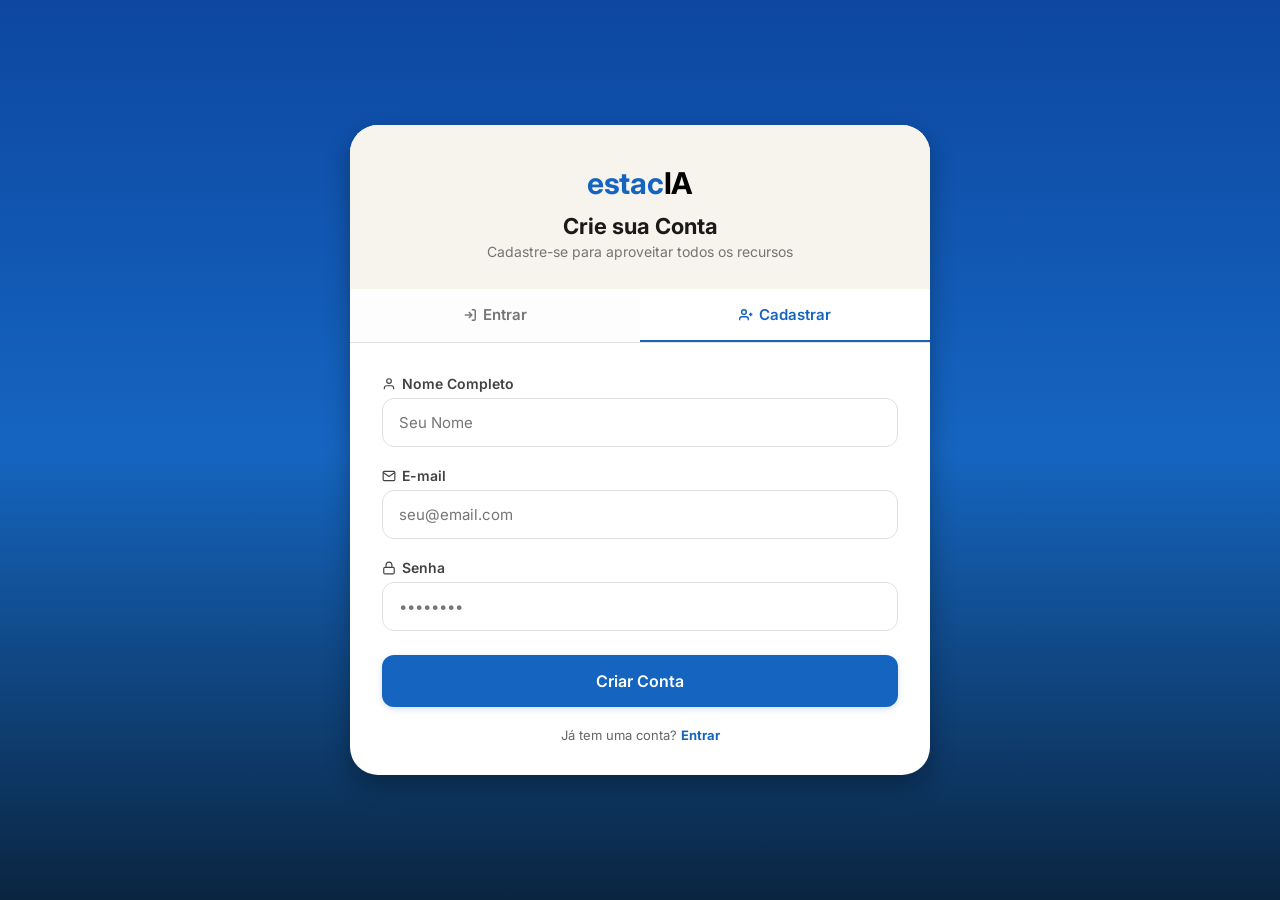
==== commit 226196b5: "atualização" ====
--- a/cadastro.html
+++ b/cadastro.html
@@ -3,7 +3,7 @@
 <head>
   <meta charset="UTF-8" />
   <meta name="viewport" content="width=device-width, initial-scale=1.0, maximum-scale=1.0, user-scalable=no" />
-  <title>estaciA - Cadastrar</title>
+  <title>estacIA - Cadastrar</title>
   <link rel="preconnect" href="https://fonts.googleapis.com">
   <link rel="preconnect" href="https://fonts.gstatic.com" crossorigin>
   <link href="https://fonts.googleapis.com/css2?family=Inter:wght@400;500;600;700&display=swap" rel="stylesheet">
@@ -18,7 +18,7 @@
     }
 
     body {
-      background: linear-gradient(180deg, #1565c0 0%, #0d47a1 100%);
+      background: linear-gradient(180deg, #0d47a1 0%, #1565c0 50%, #0a2540 100%);
       display: flex;
       justify-content: center;
       align-items: center;
@@ -32,7 +32,7 @@
       max-width: 360px;
       border-radius: 24px;
       overflow: hidden;
-      box-shadow: 0 10px 25px rgba(0, 0, 0, 0.25);
+      box-shadow: 0 10px 25px rgba(0, 0, 0, 0.3);
       display: flex;
       flex-direction: column;
       transition: all 0.3s ease;
@@ -91,9 +91,13 @@
     .brand-logo {
       font-size: 22px;
       font-weight: 700;
-      color: #1b4985;
+      color: #1565c0;
       margin-bottom: 12px;
       letter-spacing: -0.3px;
+    }
+
+    .brand-logo span {
+      color: #000000;
     }
 
     .header-title {
@@ -208,7 +212,7 @@
   <div class="card-container">
     
     <div class="header-bege">
-      <div class="brand-logo">estaci<strong>A</strong></div>
+      <div class="brand-logo">estac<span>IA</span></div>
       <h2 class="header-title">Crie sua Conta</h2>
       <p class="header-subtitle">Cadastre-se para aproveitar todos os recursos</p>
     </div>
